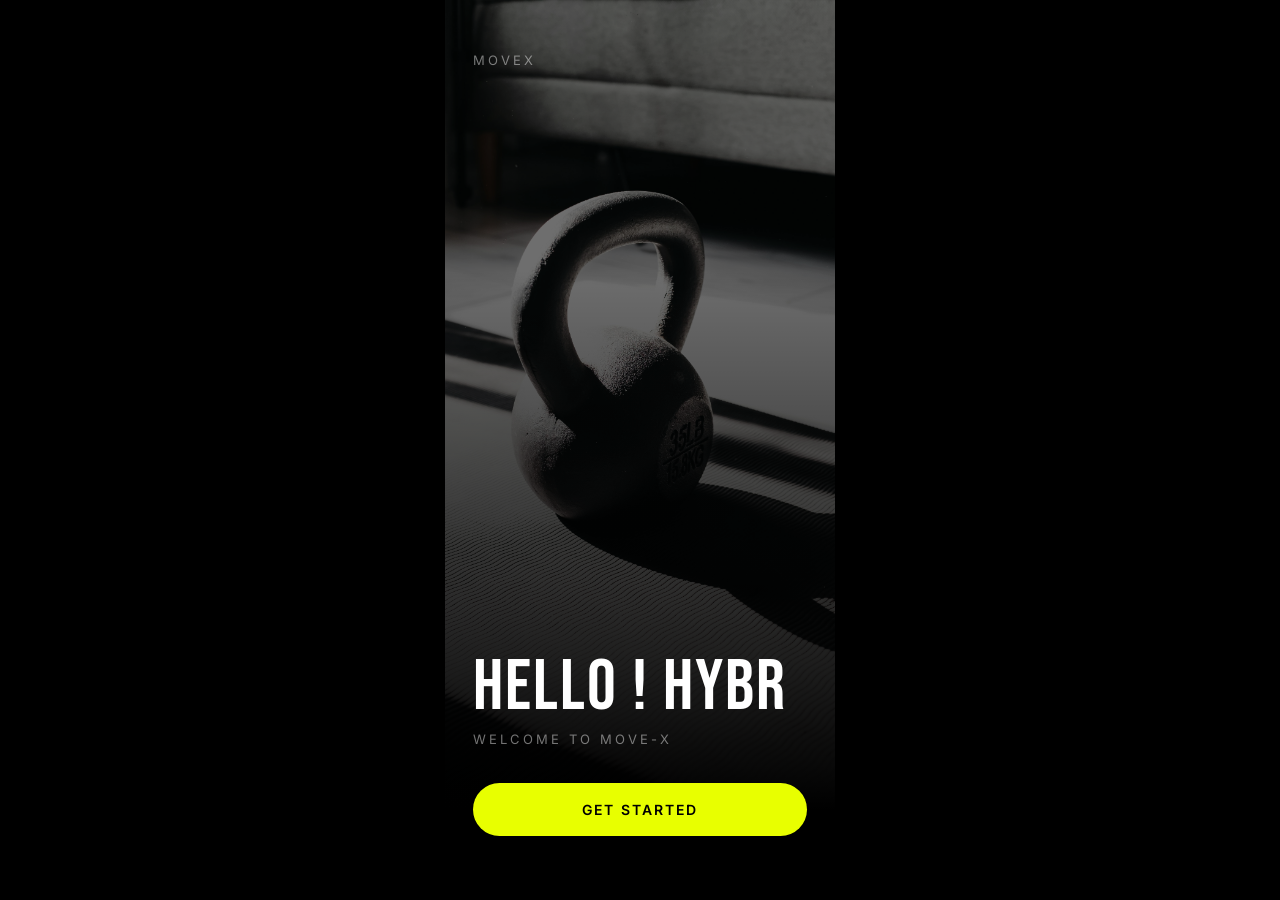
==== index.html @ 0cdbc587 "Add files via upload" ====
<!DOCTYPE html>
<html lang="en">
<head>
  <meta charset="UTF-8"/>
  <meta name="viewport" content="width=device-width, initial-scale=1.0"/>
  <meta name="apple-mobile-web-app-capable" content="yes"/>
  <meta name="apple-mobile-web-app-status-bar-style" content="black"/>
  <title>MoveX — Hybrid Athlete</title>
  <link rel="preconnect" href="https://fonts.googleapis.com"/>
  <link href="https://fonts.googleapis.com/css2?family=Bebas+Neue&family=Inter:wght@300;400;500;600&display=swap" rel="stylesheet"/>
  
  <!-- Link to external CSS -->
  <link rel="stylesheet" href="css/styles.css"/>
</head>
<body>
<div class="app" id="appRoot">

  <!-- ══ SPLASH ══ -->
  <div class="screen" id="splash">
    <!-- 🖼️ REPLACE THIS SRC with your own kettlebell photo path e.g. "images/hero.jpg" -->
    <img class="sp-img" src="/HOME PAGE -PHT.jpg" alt=""/>
    <div class="sp-veil"></div>
    <div class="sp-top">
      <div class="sp-brand">MoveX</div>
    </div>
    <div class="sp-bottom">
      <div class="sp-big" id="splashTitle"></div>
      <div class="sp-sub">Welcome to Move-X</div>
      <button class="btn-y" onclick="goTo('login')">GET STARTED</button>
    </div>
  </div>

  <!-- ══ LOGIN ══ -->
  <div class="screen gone" id="login">
    <div class="lg-top">
      <div class="lg-brand">MoveX</div>
      <div style="text-align: center; margin-bottom: 20px;">
        <img src="/logo.png" alt="MoveX Logo" style="width: 120px; height: auto;"/>
      </div>
      <div class="lg-logo-big">START</div>
      <div class="lg-tagline">Your fitness journey</div>
    </div>
    <div style="flex:1;"></div>
    <div class="lg-form">
      <div>
        <div class="field-lbl">Enter your name</div>
        <input class="field-inp" id="nameInput" type="text" placeholder="Your name..."/>
      </div>
      <button class="btn-y" onclick="doLogin()">LOGIN</button>
      <div class="skip-lnk" onclick="doLogin()">Skip for now → <span>Enter as guest</span></div>
    </div>
  </div>

  <!-- ══ HOME ══ -->
  <div class="screen gone" id="home">
    <!-- Hero -->
    <div class="hm-hero">
      <!-- 🖼️ REPLACE SRC with your athlete photo -->
      <img class="hm-hero-img" src="/splash image.jpg" alt=""/>
      <div class="hm-hero-veil"></div>
      <div class="hm-hero-content">
        <div>
          <div style="text-align: center; margin-bottom: 20px;">
            <img src="/logo.png" alt="MoveX Logo" style="width: 80px; height: auto;"/>
          </div>
          <div class="hm-hi">Hi!</div>
          <div class="hm-name" id="heroName">ATHLETE</div>
        </div>
        <div class="hm-streak">
          <div class="hm-streak-dot"></div>
          <div class="hm-streak-txt">Week 1 · Beginner Plan</div>
        </div>
      </div>
    </div>
    <!-- Dynamic content injected here -->
    <div id="mainContent" style="flex:1;overflow-y:auto;"></div>
    <!-- Nav -->
    <div class="nav-bar">
      <button class="nav-btn on" id="nb-workout" onclick="switchMain('workout',this)">
        <svg class="nav-icon" viewBox="0 0 20 20" fill="none">
          <rect x="2" y="9" width="4" height="2" rx="1" fill="currentColor"/>
          <rect x="14" y="9" width="4" height="2" rx="1" fill="currentColor"/>
          <rect x="5" y="6" width="2" height="8" rx="1" fill="currentColor"/>
          <rect x="13" y="6" width="2" height="8" rx="1" fill="currentColor"/>
          <rect x="7" y="8" width="6" height="4" rx="1" fill="currentColor"/>
        </svg>
        Workout
      </button>
      <button class="nav-btn" id="nb-diet" onclick="switchMain('diet',this)">
        <svg class="nav-icon" viewBox="0 0 20 20" fill="none">
          <circle cx="10" cy="10" r="7" stroke="currentColor" stroke-width="1.5"/>
          <path d="M10 6v4l3 2" stroke="currentColor" stroke-width="1.5" stroke-linecap="round"/>
        </svg>
        Diet
      </button>
    </div>
  </div>

</div><!-- end .app -->

<!-- Link to external JavaScript -->
<script src="js/app.js"></script>
</body>
</html>
---- css/styles.css ----
/* ── RESET ── */
*, *::before, *::after { box-sizing: border-box; margin: 0; padding: 0; }
html, body { background: #000; width: 100%; height: 100%; }
body { font-family: 'Inter', sans-serif; -webkit-font-smoothing: antialiased; }

:root {
  --bg: #000;
  --text: #fff;
  --panel: rgba(10,10,10,0.6);
  --btn-bg: #e8ff00;
  --btn-text: #000;
}
:root[data-theme='light'] {
  --bg: #fff;
  --text: #111;
  --panel: rgba(255,255,255,0.8);
  --btn-bg: #0d0d0d;
  --btn-text: #fff;
}

/* ── APP SHELL ── */
.app { width: 100%; max-width: 390px; margin: 0 auto; background: var(--bg); color: var(--text); position: relative; min-height: 100svh; }
.screen { width: 100%; min-height: 100svh; display: flex; flex-direction: column; background: var(--bg); }
.gone { display: none !important; }
.ff { font-family: 'Bebas Neue', sans-serif; }

/* ══════════════════════════════
   SPLASH SCREEN
══════════════════════════════ */
#splash { position: relative; overflow: hidden; justify-content: space-between; }
.sp-img {
  position: absolute; inset: 0;
  width: 100%; height: 100%; object-fit: cover;
  filter: brightness(0.45) grayscale(20%);
}
.sp-veil {
  position: absolute; inset: 0;
  background: linear-gradient(to bottom, transparent 30%, #000 90%);
}
.sp-top { position: relative; z-index: 2; padding: 52px 28px 0; }
.sp-brand { font-size: 13px; letter-spacing: 3px; color: rgba(255,255,255,0.45); text-transform: uppercase; }
.sp-bottom { position: relative; z-index: 2; padding: 0 28px 64px; }
.sp-big {
  font-family: 'Bebas Neue', sans-serif;
  font-size: 72px; line-height: 0.92;
  color: #fff; letter-spacing: 2px; margin-bottom: 10px;
}
.sp-sub { font-size: 13px; letter-spacing: 3px; color: rgba(255,255,255,0.45); text-transform: uppercase; margin-bottom: 36px; }

/* ── BUTTONS ── */
.btn-y {
  background: var(--btn-bg); color: var(--btn-text); border: none;
  border-radius: 50px; padding: 18px 0;
  font-family: 'Inter', sans-serif; font-size: 14px;
  font-weight: 600; letter-spacing: 2px; text-transform: uppercase;
  cursor: pointer; width: 100%; transition: opacity 0.15s;
}
.btn-y:active { opacity: 0.8; }

.theme-switch-wrap { display: flex; gap: 10px; margin-top: 12px; }
.theme-switch-wrap button { flex: 1; padding: 10px 0; border-radius: 999px; border: 1px solid rgba(255,255,255,0.2); background: rgba(0,0,0,0.4); color: #fff; }
:root[data-theme='light'] .theme-switch-wrap button { border-color: rgba(0,0,0,0.2); background: rgba(255,255,255,0.7); color: #111; }

/* ══════════════════════════════
   LOGIN SCREEN
══════════════════════════════ */
#login { justify-content: space-between; background: #fff !important; }
.lg-top { padding: 52px 28px 0; }
.lg-brand { font-size: 13px; letter-spacing: 3px; color: rgba(0,0,0,0.6); text-transform: uppercase; margin-bottom: 48px; }
.lg-logo-big { font-family: 'Bebas Neue', sans-serif; font-size: 100px; line-height: 0.85; color: #e8ff00; letter-spacing: -2px; }
.lg-tagline { font-size: 12px; letter-spacing: 3px; color: rgba(0,0,0,0.6); text-transform: uppercase; margin-top: 12px; }
.lg-form { padding: 0 28px 60px; display: flex; flex-direction: column; gap: 16px; }
.field-lbl { font-size: 11px; letter-spacing: 2px; color: rgba(0,0,0,0.6); text-transform: uppercase; margin-bottom: 6px; }
.field-inp {
  width: 100%; background: rgba(0,0,0,0.06);
  border: 0.5px solid rgba(0,0,0,0.12);
  border-radius: 12px; padding: 16px 18px;
  color: #000; font-size: 15px; font-family: 'Inter', sans-serif;
  outline: none; transition: border 0.2s;
}
.field-inp::placeholder { color: rgba(0,0,0,0.2); }
.field-inp:focus { border-color: #e8ff00; }
.skip-lnk { text-align: center; font-size: 12px; color: rgba(0,0,0,0.3); margin-top: 4px; cursor: pointer; letter-spacing: 1px; }
.skip-lnk span { color: #e8ff00; }

/* ══════════════════════════════
   HOME — HERO
══════════════════════════════ */
#home { background: #0d0d0d; }
.hm-hero { position: relative; height: 300px; overflow: hidden; flex-shrink: 0; }
.hm-hero-img { width: 100%; height: 100%; object-fit: cover; filter: brightness(0.4) grayscale(15%); }
.hm-hero-veil { position: absolute; inset: 0; background: linear-gradient(to bottom, transparent 20%, #0d0d0d 95%); }
.hm-hero-content {
  position: absolute; inset: 0;
  padding: 48px 24px 24px;
  display: flex; flex-direction: column; justify-content: space-between;
}
.hm-hi { font-size: 12px; letter-spacing: 3px; color: rgba(255,255,255,0.45); text-transform: uppercase; }
.hm-name {
  font-family: 'Bebas Neue', sans-serif;
  font-size: 52px;
  color: #fff;
  letter-spacing: 1px;
  line-height: 1;
  white-space: nowrap;
  overflow: hidden;
}
.hm-name::after {
  content: '|';
  margin-left: 5px;
  opacity: 1;
  animation: blink 0.9s step-start infinite;
}
@keyframes blink {
  0%, 100% { opacity: 1; }
  50% { opacity: 0; }
}
.hm-streak {
  display: flex; align-items: center; gap: 8px;
  background: rgba(232,255,0,0.12); border: 0.5px solid rgba(232,255,0,0.3);
  border-radius: 50px; padding: 6px 14px; width: fit-content;
}
.hm-streak-dot { width: 6px; height: 6px; border-radius: 50%; background: #e8ff00; }
.hm-streak-txt { font-size: 12px; color: #e8ff00; letter-spacing: 1px; font-weight: 500; }

/* ══════════════════════════════
   HOME — BODY
══════════════════════════════ */
.hm-body { padding: 0 20px 32px; flex: 1; }
.sec-lbl { font-size: 11px; letter-spacing: 3px; color: rgba(255,255,255,0.35); text-transform: uppercase; margin: 24px 0 12px; }

/* Week strip */
.week-row { display: flex; gap: 8px; overflow-x: auto; scrollbar-width: none; padding-bottom: 4px; }
.week-row::-webkit-scrollbar { display: none; }
.dp {
  display: flex; flex-direction: column; align-items: center; gap: 5px;
  min-width: 48px; padding: 12px 6px;
  border-radius: 16px; border: 0.5px solid rgba(255,255,255,0.1);
  cursor: pointer; background: rgba(255,255,255,0.03); transition: all 0.2s;
}
.dp.on { background: #e8ff00; border-color: #e8ff00; }
.dp-l { font-size: 11px; font-weight: 500; color: rgba(255,255,255,0.4); letter-spacing: 1px; }
.dp.on .dp-l { color: #000; }
.dp-dot { width: 5px; height: 5px; border-radius: 50%; }

/* Task card */
.task-card { background: #141414; border: 0.5px solid rgba(255,255,255,0.08); border-radius: 20px; overflow: hidden; margin-bottom: 12px; }
.task-hd { padding: 18px 20px 14px; border-bottom: 0.5px solid rgba(255,255,255,0.06); display: flex; justify-content: space-between; align-items: center; }
.task-title { font-family: 'Bebas Neue', sans-serif; font-size: 26px; color: #fff; letter-spacing: 1px; }
.task-badge { font-size: 10px; font-weight: 600; letter-spacing: 1.5px; padding: 4px 10px; border-radius: 20px; text-transform: uppercase; }
.badge-s { background: rgba(100,200,80,0.15); color: #7ddc60; }
.badge-c { background: rgba(50,150,255,0.15); color: #60aaff; }
.badge-o { background: rgba(255,180,0,0.12); color: #ffb833; }
.badge-r { background: rgba(255,255,255,0.06); color: rgba(255,255,255,0.35); }

/* Exercise rows */
.exrow { display: flex; align-items: center; gap: 14px; padding: 14px 20px; border-bottom: 0.5px solid rgba(255,255,255,0.05); cursor: pointer; transition: background 0.15s; }
.exrow:last-child { border-bottom: none; }
.exrow:active, .exrow.sel { background: rgba(232,255,0,0.05); }
.exnum { width: 26px; height: 26px; border-radius: 8px; background: rgba(255,255,255,0.06); display: flex; align-items: center; justify-content: center; font-size: 11px; font-weight: 600; color: rgba(255,255,255,0.3); flex-shrink: 0; }
.exrow.sel .exnum { background: rgba(232,255,0,0.15); color: #e8ff00; }
.exinfo { flex: 1; min-width: 0; }
.exname { font-size: 14px; font-weight: 500; color: #fff; }
.exsub { font-size: 12px; color: rgba(255,255,255,0.3); margin-top: 2px; }
.exsets { font-size: 12px; font-weight: 600; color: rgba(255,255,255,0.25); background: rgba(255,255,255,0.06); padding: 4px 10px; border-radius: 8px; white-space: nowrap; }
.exrow.sel .exsets { background: rgba(232,255,0,0.12); color: #e8ff00; }

/* Muscle panel */
.muscle-panel { background: #0f0f0f; border: 0.5px solid rgba(232,255,0,0.15); border-radius: 20px; padding: 18px 20px; margin-bottom: 12px; display: flex; gap: 16px; align-items: flex-start; }
.mtags { display: flex; flex-wrap: wrap; gap: 6px; margin-top: 8px; }
.mtag { font-size: 11px; font-weight: 500; padding: 4px 10px; border-radius: 20px; letter-spacing: 0.5px; }
.mtag-y { background: rgba(232,255,0,0.12); color: #e8ff00; }
.mtag-w { background: rgba(255,255,255,0.08); color: rgba(255,255,255,0.5); }

/* Tip box */
.tip-box { background: #111; border-left: 2px solid #e8ff00; border-radius: 0 12px 12px 0; padding: 14px 16px; margin-bottom: 12px; }
.tip-lbl { font-size: 10px; letter-spacing: 2px; color: #e8ff00; text-transform: uppercase; margin-bottom: 4px; }
.tip-txt { font-size: 13px; color: rgba(255,255,255,0.5); line-height: 1.6; }

/* Rest screen */
.rest-screen { display: flex; flex-direction: column; align-items: center; justify-content: center; padding: 40px 20px; text-align: center; gap: 16px; }
.rest-ring { width: 64px; height: 64px; border-radius: 50%; border: 1.5px solid rgba(232,255,0,0.3); display: flex; align-items: center; justify-content: center; }
.rest-t { font-family: 'Bebas Neue', sans-serif; font-size: 36px; color: #fff; letter-spacing: 2px; }
.rest-s { font-size: 13px; color: rgba(255,255,255,0.3); line-height: 1.7; }

/* ══════════════════════════════
   DIET TAB
══════════════════════════════ */
.diet-body { padding: 0 20px 100px; }
.macro-row { display: grid; grid-template-columns: repeat(3, minmax(0,1fr)); gap: 10px; margin-bottom: 4px; }
.mc { background: #141414; border: 0.5px solid rgba(255,255,255,0.06); border-radius: 16px; padding: 14px; }
.mc-lbl { font-size: 11px; letter-spacing: 1px; color: rgba(255,255,255,0.3); text-transform: uppercase; margin-bottom: 6px; }
.mc-val { font-family: 'Bebas Neue', sans-serif; font-size: 28px; color: #e8ff00; letter-spacing: 1px; }
.mc-unit { font-size: 10px; color: rgba(255,255,255,0.2); margin-top: 2px; }
.bar-block { margin-bottom: 10px; }
.bar-top { display: flex; justify-content: space-between; margin-bottom: 5px; }
.bar-name { font-size: 12px; color: rgba(255,255,255,0.4); }
.bar-pct { font-size: 12px; font-weight: 600; color: #e8ff00; }
.bar-track { height: 4px; background: rgba(255,255,255,0.06); border-radius: 2px; overflow: hidden; }
.bar-fill { height: 100%; border-radius: 2px; }
.meal-card { background: #141414; border: 0.5px solid rgba(255,255,255,0.07); border-radius: 20px; overflow: hidden; margin-bottom: 12px; }
.meal-hd { padding: 14px 20px; border-bottom: 0.5px solid rgba(255,255,255,0.06); display: flex; align-items: center; gap: 12px; }
.meal-ic { width: 34px; height: 34px; border-radius: 10px; background: rgba(232,255,0,0.1); display: flex; align-items: center; justify-content: center; font-size: 16px; flex-shrink: 0; }
.meal-nm { font-family: 'Bebas Neue', sans-serif; font-size: 18px; color: #fff; letter-spacing: 1px; }
.meal-tm { font-size: 11px; color: rgba(255,255,255,0.3); letter-spacing: 0.5px; }
.food-row { display: flex; justify-content: space-between; align-items: center; padding: 10px 20px; border-bottom: 0.5px solid rgba(255,255,255,0.04); }
.food-row:last-child { border-bottom: none; }
.food-nm { font-size: 13px; color: rgba(255,255,255,0.75); }
.food-mc { font-size: 11px; color: rgba(255,255,255,0.25); }
.diet-tip { background: #111; border-left: 2px solid #e8ff00; border-radius: 0 12px 12px 0; padding: 14px 16px; margin-top: 4px; }

/* ══════════════════════════════
   BOTTOM NAV BAR
══════════════════════════════ */
.nav-bar { display: flex; background: #0d0d0d; border-top: 0.5px solid rgba(255,255,255,0.06); flex-shrink: 0; }
.nav-btn {
  flex: 1; padding: 14px 0 18px;
  font-size: 10px; font-weight: 600; letter-spacing: 2px; text-transform: uppercase;
  color: rgba(255,255,255,0.25); background: none; border: none;
  cursor: pointer; display: flex; flex-direction: column; align-items: center; gap: 5px;
  transition: color 0.15s;
}
.nav-btn.on { color: #e8ff00; }
.nav-icon { width: 20px; height: 20px; }
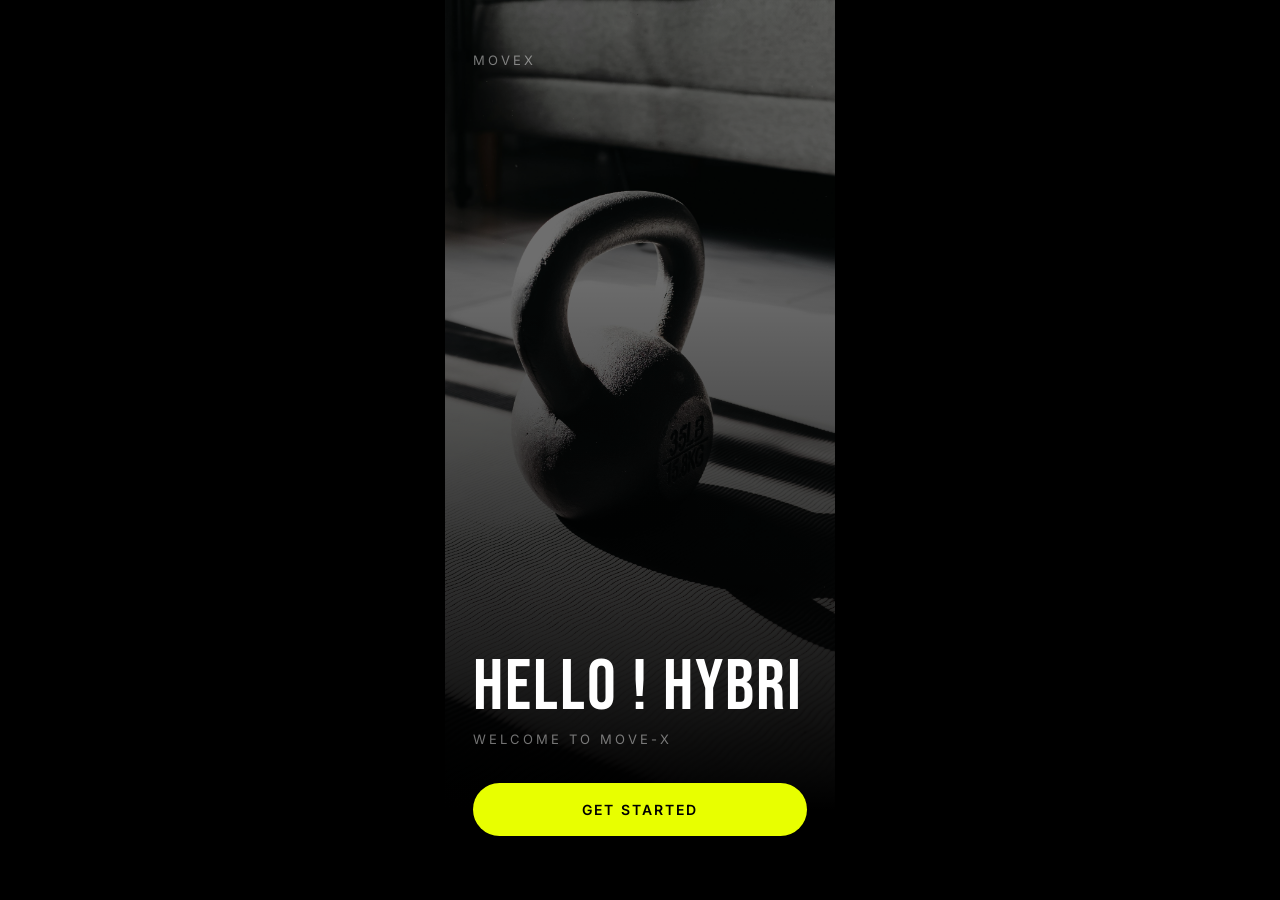
==== commit 27937fd4: "pht" ====
--- a/index.html
+++ b/index.html
@@ -18,7 +18,7 @@
   <!-- ══ SPLASH ══ -->
   <div class="screen" id="splash">
     <!-- 🖼️ REPLACE THIS SRC with your own kettlebell photo path e.g. "images/hero.jpg" -->
-    <img class="sp-img" src="/HOME PAGE -PHT.jpg" alt=""/>
+    <img class="sp-img" src="HOME PAGE -PHT.jpg" alt=""/>
     <div class="sp-veil"></div>
     <div class="sp-top">
       <div class="sp-brand">MoveX</div>
@@ -35,7 +35,7 @@
     <div class="lg-top">
       <div class="lg-brand">MoveX</div>
       <div style="text-align: center; margin-bottom: 20px;">
-        <img src="/logo.png" alt="MoveX Logo" style="width: 120px; height: auto;"/>
+        <img src="logo.png" alt="MoveX Logo" style="width: 120px; height: auto;"/>
       </div>
       <div class="lg-logo-big">START</div>
       <div class="lg-tagline">Your fitness journey</div>
@@ -56,12 +56,12 @@
     <!-- Hero -->
     <div class="hm-hero">
       <!-- 🖼️ REPLACE SRC with your athlete photo -->
-      <img class="hm-hero-img" src="/splash image.jpg" alt=""/>
+      <img class="hm-hero-img" src="splash image.jpg" alt=""/>
       <div class="hm-hero-veil"></div>
       <div class="hm-hero-content">
         <div>
           <div style="text-align: center; margin-bottom: 20px;">
-            <img src="/logo.png" alt="MoveX Logo" style="width: 80px; height: auto;"/>
+            <img src="logo.png" alt="MoveX Logo" style="width: 80px; height: auto;"/>
           </div>
           <div class="hm-hi">Hi!</div>
           <div class="hm-name" id="heroName">ATHLETE</div>
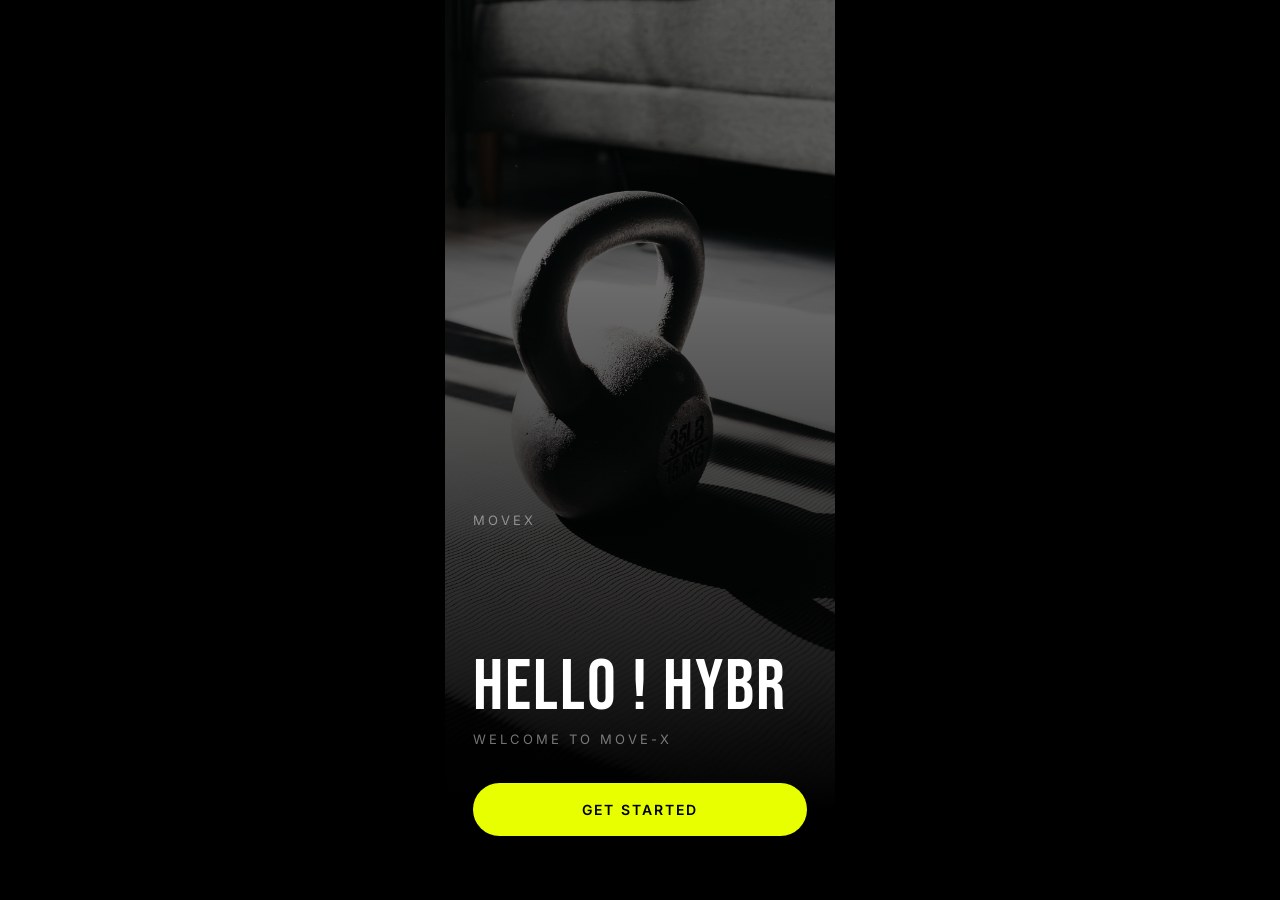
==== commit 090616bf: "chnage" ====
--- a/index.html
+++ b/index.html
@@ -18,7 +18,11 @@
   <!-- ══ SPLASH ══ -->
   <div class="screen" id="splash">
     <!-- 🖼️ REPLACE THIS SRC with your own kettlebell photo path e.g. "images/hero.jpg" -->
+<<<<<<< HEAD
+    <img class="sp-img" src="./HOME PAGE -PHT.jpg" alt=""/>
+=======
     <img class="sp-img" src="HOME PAGE -PHT.jpg" alt=""/>
+>>>>>>> 27937fd439dad8e952393d62fee25097777650a0
     <div class="sp-veil"></div>
     <div class="sp-top">
       <div class="sp-brand">MoveX</div>
@@ -35,7 +39,11 @@
     <div class="lg-top">
       <div class="lg-brand">MoveX</div>
       <div style="text-align: center; margin-bottom: 20px;">
+<<<<<<< HEAD
+        <img src="./logo.png" alt="MoveX Logo" style="width: 120px; height: auto;"/>
+=======
         <img src="logo.png" alt="MoveX Logo" style="width: 120px; height: auto;"/>
+>>>>>>> 27937fd439dad8e952393d62fee25097777650a0
       </div>
       <div class="lg-logo-big">START</div>
       <div class="lg-tagline">Your fitness journey</div>
@@ -56,7 +64,11 @@
     <!-- Hero -->
     <div class="hm-hero">
       <!-- 🖼️ REPLACE SRC with your athlete photo -->
+<<<<<<< HEAD
+      <img class="hm-hero-img" src="./splash image.jpg" alt=""/>
+=======
       <img class="hm-hero-img" src="splash image.jpg" alt=""/>
+>>>>>>> 27937fd439dad8e952393d62fee25097777650a0
       <div class="hm-hero-veil"></div>
       <div class="hm-hero-content">
         <div>
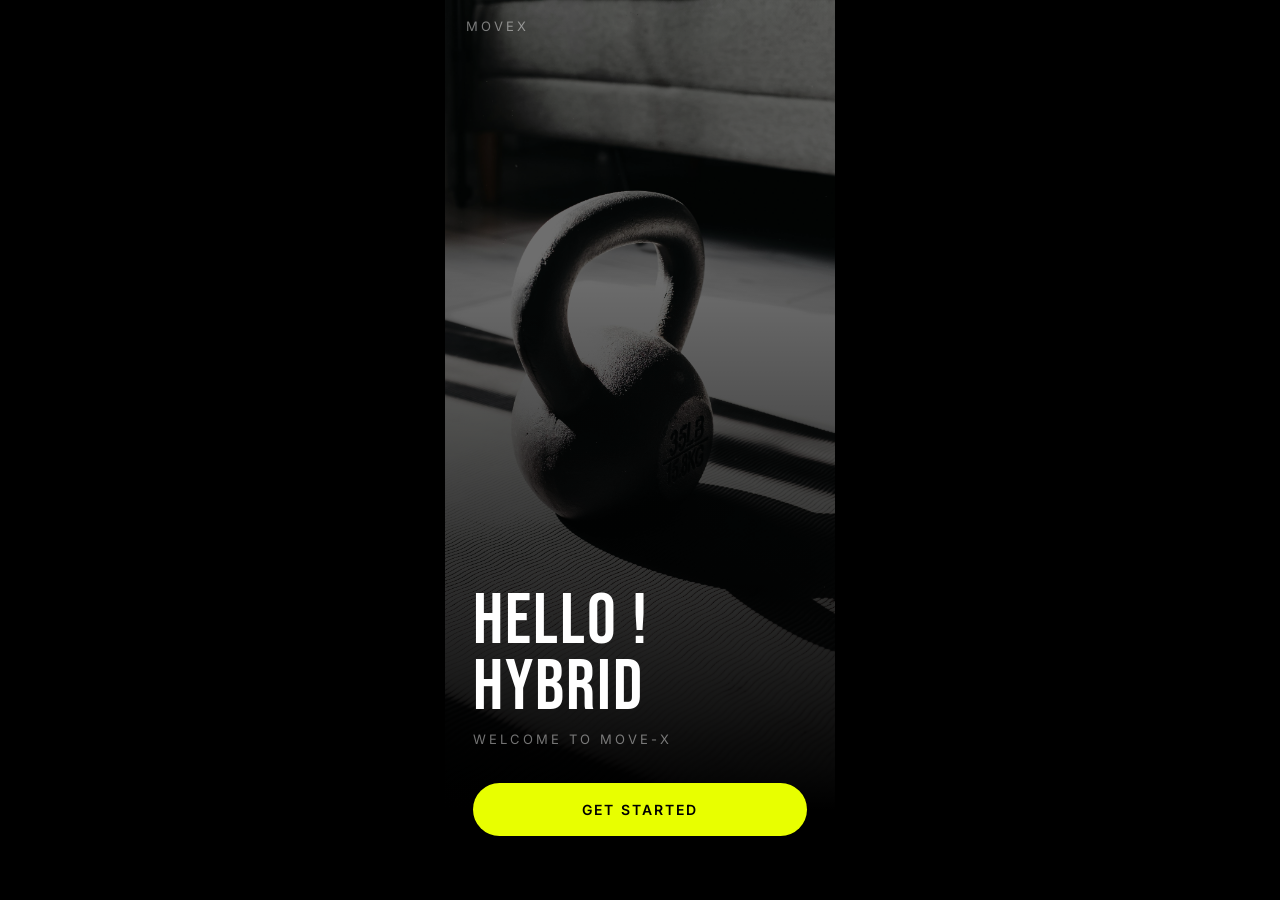
==== commit cc084a23: "code del" ====
--- a/index.html
+++ b/index.html
@@ -21,8 +21,7 @@
 <<<<<<< HEAD
     <img class="sp-img" src="./HOME PAGE -PHT.jpg" alt=""/>
 =======
-    <img class="sp-img" src="HOME PAGE -PHT.jpg" alt=""/>
->>>>>>> 27937fd439dad8e952393d62fee25097777650a0
+
     <div class="sp-veil"></div>
     <div class="sp-top">
       <div class="sp-brand">MoveX</div>
@@ -42,8 +41,7 @@
 <<<<<<< HEAD
         <img src="./logo.png" alt="MoveX Logo" style="width: 120px; height: auto;"/>
 =======
-        <img src="logo.png" alt="MoveX Logo" style="width: 120px; height: auto;"/>
->>>>>>> 27937fd439dad8e952393d62fee25097777650a0
+
       </div>
       <div class="lg-logo-big">START</div>
       <div class="lg-tagline">Your fitness journey</div>
@@ -64,7 +62,6 @@
     <!-- Hero -->
     <div class="hm-hero">
       <!-- 🖼️ REPLACE SRC with your athlete photo -->
-<<<<<<< HEAD
       <img class="hm-hero-img" src="./splash image.jpg" alt=""/>
 =======
       <img class="hm-hero-img" src="splash image.jpg" alt=""/>
--- a/css/styles.css
+++ b/css/styles.css
@@ -38,7 +38,7 @@
   background: linear-gradient(to bottom, transparent 30%, #000 90%);
 }
 .sp-top { position: relative; z-index: 2; padding: 52px 28px 0; }
-.sp-brand { font-size: 13px; letter-spacing: 3px; color: rgba(255,255,255,0.45); text-transform: uppercase; }
+.sp-brand { font-size: 13px; transform: translate(-7px , -394px ); letter-spacing: 3px; color: rgba(255,255,255,0.45); text-transform: uppercase; }
 .sp-bottom { position: relative; z-index: 2; padding: 0 28px 64px; }
 .sp-big {
   font-family: 'Bebas Neue', sans-serif;
